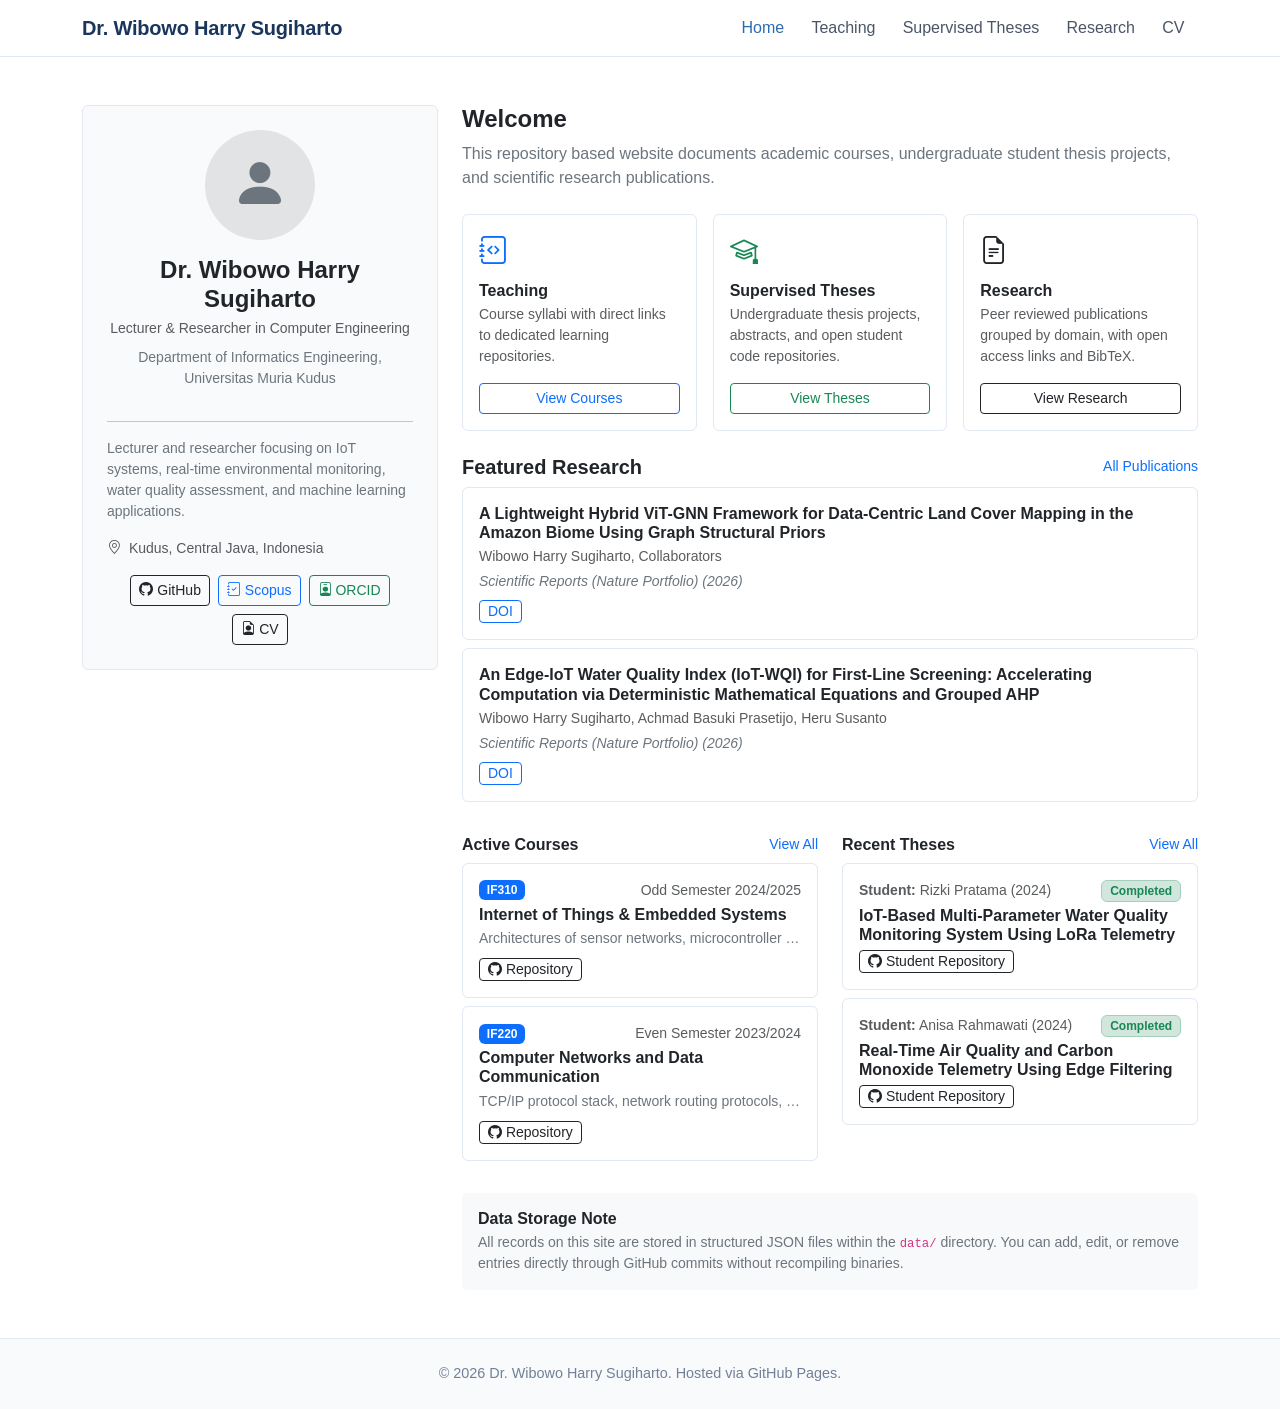
==== index.html @ f8cfe4d8 "feat: replace Scholar button with Scopus author profile link" ====
<!DOCTYPE html>
<html lang="en">
<head>
  <!-- Metadata halaman dan viewport -->
  <meta charset="UTF-8">
  <meta name="viewport" content="width=device-width, initial-scale=1.0">
  <title>Academic Homepage</title>

  <!-- Pustaka Bootstrap 5 dan Bootstrap Icons -->
  <link href="https://cdn.jsdelivr.net/npm/bootstrap@5.3.3/dist/css/bootstrap.min.css" rel="stylesheet">
  <link href="https://cdn.jsdelivr.net/npm/bootstrap-icons@1.11.3/font/bootstrap-icons.min.css" rel="stylesheet">

  <!-- Gaya kustom situs -->
  <link href="css/style.css" rel="stylesheet">
</head>
<body>

  <!-- Navigasi Utama -->
  <nav class="navbar navbar-expand-lg navbar-light sticky-top">
    <div class="container">
      <a class="navbar-brand profile-brand-name" href="index.html">Academic Profile</a>
      <button class="navbar-toggler" type="button" data-bs-toggle="collapse" data-bs-target="#mainNav" aria-controls="mainNav" aria-expanded="false" aria-label="Toggle navigation">
        <span class="navbar-toggler-icon"></span>
      </button>
      <div class="collapse navbar-collapse" id="mainNav">
        <ul class="navbar-nav ms-auto mb-2 mb-lg-0">
          <li class="nav-item">
            <a class="nav-link active" aria-current="page" href="index.html">Home</a>
          </li>
          <li class="nav-item">
            <a class="nav-link" href="courses.html">Teaching</a>
          </li>
          <li class="nav-item">
            <a class="nav-link" href="theses.html">Supervised Theses</a>
          </li>
          <li class="nav-item">
            <a class="nav-link" href="research.html">Research</a>
          </li>
          <li class="nav-item">
            <a class="nav-link" href="cv.html">CV</a>
          </li>
        </ul>
      </div>
    </div>
  </nav>

  <!-- Konten Utama -->
  <main class="container my-4 my-md-5">
    <div class="row g-4">
      <!-- Kolom Kiri: Profil Singkat -->
      <div class="col-lg-4">
        <div class="card profile-card p-4">
          <div class="text-center mb-3" id="profile-avatar-container">
            <div class="bg-secondary-subtle text-secondary rounded-circle d-inline-flex align-items-center justify-content-center" style="width: 110px; height: 110px;">
              <i class="bi bi-person-fill display-4"></i>
            </div>
          </div>
          <h4 class="card-title text-center mb-1 fw-bold" id="profile-name">Academic Name</h4>
          <p class="text-muted text-center small mb-2" id="profile-title">Lecturer and Researcher</p>
          <p class="text-secondary small text-center mb-3" id="profile-institution">Department of Computer Science</p>
          
          <hr class="my-3">
          
          <p class="small text-secondary mb-3" id="profile-bio">
            Lecturer and researcher focusing on Software Engineering, Data Science, and Machine Learning applications in higher education.
          </p>

          <div class="small text-muted mb-3">
            <i class="bi bi-geo-alt me-1"></i> <span id="profile-location">Indonesia</span>
          </div>

          <div class="d-flex flex-wrap gap-2 justify-content-center">
            <a id="link-github" href="#" target="_blank" rel="noopener noreferrer" class="btn btn-sm btn-outline-dark" title="GitHub">
              <i class="bi bi-github"></i> GitHub
            </a>
            <a id="link-scopus" href="https://www.scopus.com/pages/authors/57210989011" target="_blank" rel="noopener noreferrer" class="btn btn-sm btn-outline-primary" title="Scopus Author Profile">
              <i class="bi bi-journal-check"></i> Scopus
            </a>
            <a id="link-orcid" href="#" target="_blank" rel="noopener noreferrer" class="btn btn-sm btn-outline-success" title="ORCID">
              <i class="bi bi-person-badge"></i> ORCID
            </a>
            <a href="cv.html" class="btn btn-sm btn-outline-dark" title="Curriculum Vitae">
              <i class="bi bi-file-earmark-person"></i> CV
            </a>
          </div>
        </div>
      </div>

      <!-- Kolom Kanan: Tiga Bagian Utama Portal dan Pratinjau -->
      <div class="col-lg-8">
        <div class="mb-4">
          <h2 class="h4 fw-bold text-dark mb-2">Welcome</h2>
          <p class="text-secondary">
            This repository based website documents academic courses, undergraduate student thesis projects, and scientific research publications.
          </p>
        </div>

        <!-- Tiga Kartu Navigasi Cepat -->
        <div class="row g-3 mb-4">
          <!-- Menu 1: Perkuliahan yang diampu -->
          <div class="col-md-4">
            <div class="card item-card h-100 p-3">
              <div class="card-body p-0 d-flex flex-column">
                <div class="text-primary mb-2">
                  <i class="bi bi-journal-code fs-3"></i>
                </div>
                <h6 class="fw-bold mb-1">Teaching</h6>
                <p class="small text-muted flex-grow-1 mb-3">
                  Course syllabi with direct links to dedicated learning repositories.
                </p>
                <a href="courses.html" class="btn btn-sm btn-outline-primary mt-auto">
                  View Courses
                </a>
              </div>
            </div>
          </div>

          <!-- Menu 2: Proyek Skripsi yang Dibimbing -->
          <div class="col-md-4">
            <div class="card item-card h-100 p-3">
              <div class="card-body p-0 d-flex flex-column">
                <div class="text-success mb-2">
                  <i class="bi bi-mortarboard fs-3"></i>
                </div>
                <h6 class="fw-bold mb-1">Supervised Theses</h6>
                <p class="small text-muted flex-grow-1 mb-3">
                  Undergraduate thesis projects, abstracts, and open student code repositories.
                </p>
                <a href="theses.html" class="btn btn-sm btn-outline-success mt-auto">
                  View Theses
                </a>
              </div>
            </div>
          </div>

          <!-- Menu 3: Publikasi dan Penelitian -->
          <div class="col-md-4">
            <div class="card item-card h-100 p-3">
              <div class="card-body p-0 d-flex flex-column">
                <div class="text-dark mb-2">
                  <i class="bi bi-file-earmark-text fs-3"></i>
                </div>
                <h6 class="fw-bold mb-1">Research</h6>
                <p class="small text-muted flex-grow-1 mb-3">
                  Peer reviewed publications grouped by domain, with open access links and BibTeX.
                </p>
                <a href="research.html" class="btn btn-sm btn-outline-dark mt-auto">
                  View Research
                </a>
              </div>
            </div>
          </div>
        </div>

        <!-- Pratinjau Sorotan Terbaru -->
        <div class="row g-4 mb-4">
          <!-- Publikasi Unggulan Terbaru -->
          <div class="col-12">
            <div class="d-flex justify-content-between align-items-center mb-2">
              <h5 class="fw-bold text-dark mb-0">Featured Research</h5>
              <a href="research.html" class="small text-decoration-none">All Publications</a>
            </div>
            <div id="home-featured-research">
              <div class="text-muted small py-2">Loading highlights...</div>
            </div>
          </div>

          <!-- Kolom Kembar: Kuliah Aktif dan Skripsi Terkini -->
          <div class="col-md-6">
            <div class="d-flex justify-content-between align-items-center mb-2">
              <h6 class="fw-bold text-dark mb-0">Active Courses</h6>
              <a href="courses.html" class="small text-decoration-none">View All</a>
            </div>
            <div id="home-active-courses">
              <div class="text-muted small py-2">Loading active courses...</div>
            </div>
          </div>

          <div class="col-md-6">
            <div class="d-flex justify-content-between align-items-center mb-2">
              <h6 class="fw-bold text-dark mb-0">Recent Theses</h6>
              <a href="theses.html" class="small text-decoration-none">View All</a>
            </div>
            <div id="home-recent-theses">
              <div class="text-muted small py-2">Loading recent theses...</div>
            </div>
          </div>
        </div>

        <!-- Catatan Mengenai Sumber Data -->
        <div class="card bg-light border-0 p-3">
          <h6 class="fw-bold text-dark mb-1">Data Storage Note</h6>
          <p class="small text-secondary mb-0">
            All records on this site are stored in structured JSON files within the <code>data/</code> directory. You can add, edit, or remove entries directly through GitHub commits without recompiling binaries.
          </p>
        </div>
      </div>
    </div>
  </main>

  <!-- Footer Situs -->
  <footer>
    <div class="container text-center">
      <p class="mb-0">&copy; <span id="current-year">2026</span> <span id="footer-name">Academic Profile</span>. Hosted via GitHub Pages.</p>
    </div>
  </footer>

  <!-- Skrip JavaScript -->
  <script src="https://cdn.jsdelivr.net/npm/bootstrap@5.3.3/dist/js/bootstrap.bundle.min.js"></script>
  <script src="js/common.js"></script>
  <script src="js/home.js"></script>
</body>
</html>
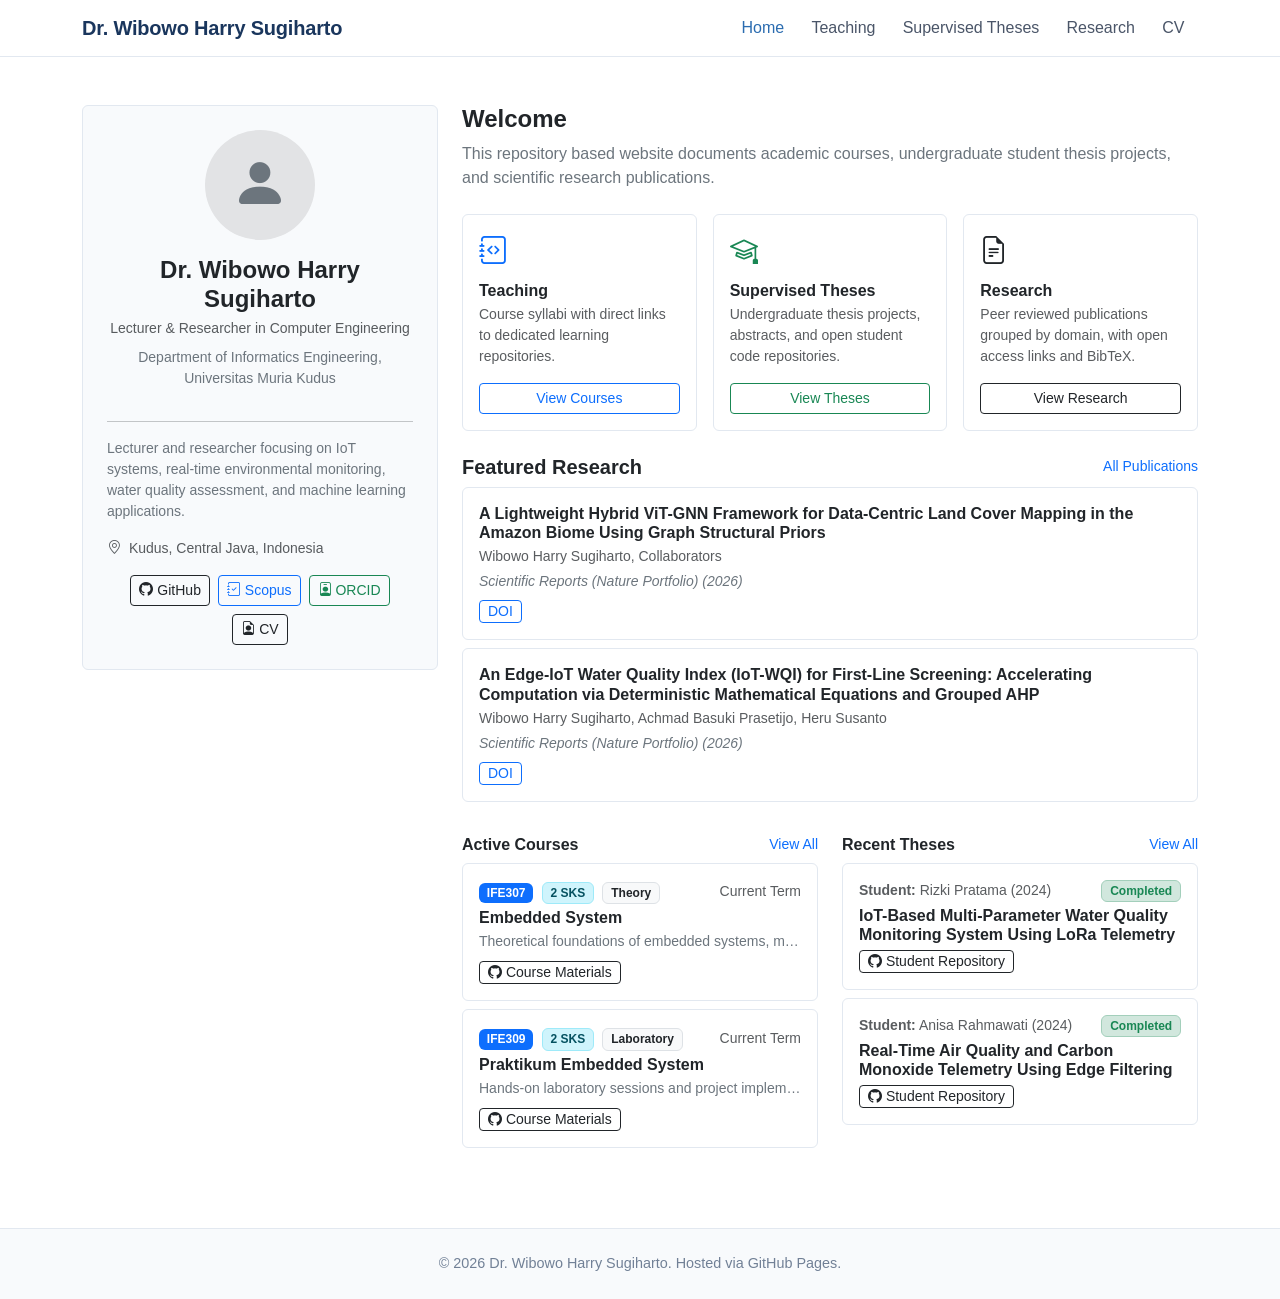
==== commit 6b979f38: "feat: update courses data with IFE307 and IFE309 from emb_sys_umk repository" ====
--- a/index.html
+++ b/index.html
@@ -188,12 +188,12 @@
         </div>
 
         <!-- Catatan Mengenai Sumber Data -->
-        <div class="card bg-light border-0 p-3">
+        <!-- <div class="card bg-light border-0 p-3">
           <h6 class="fw-bold text-dark mb-1">Data Storage Note</h6>
           <p class="small text-secondary mb-0">
             All records on this site are stored in structured JSON files within the <code>data/</code> directory. You can add, edit, or remove entries directly through GitHub commits without recompiling binaries.
           </p>
-        </div>
+        </div> -->
       </div>
     </div>
   </main>
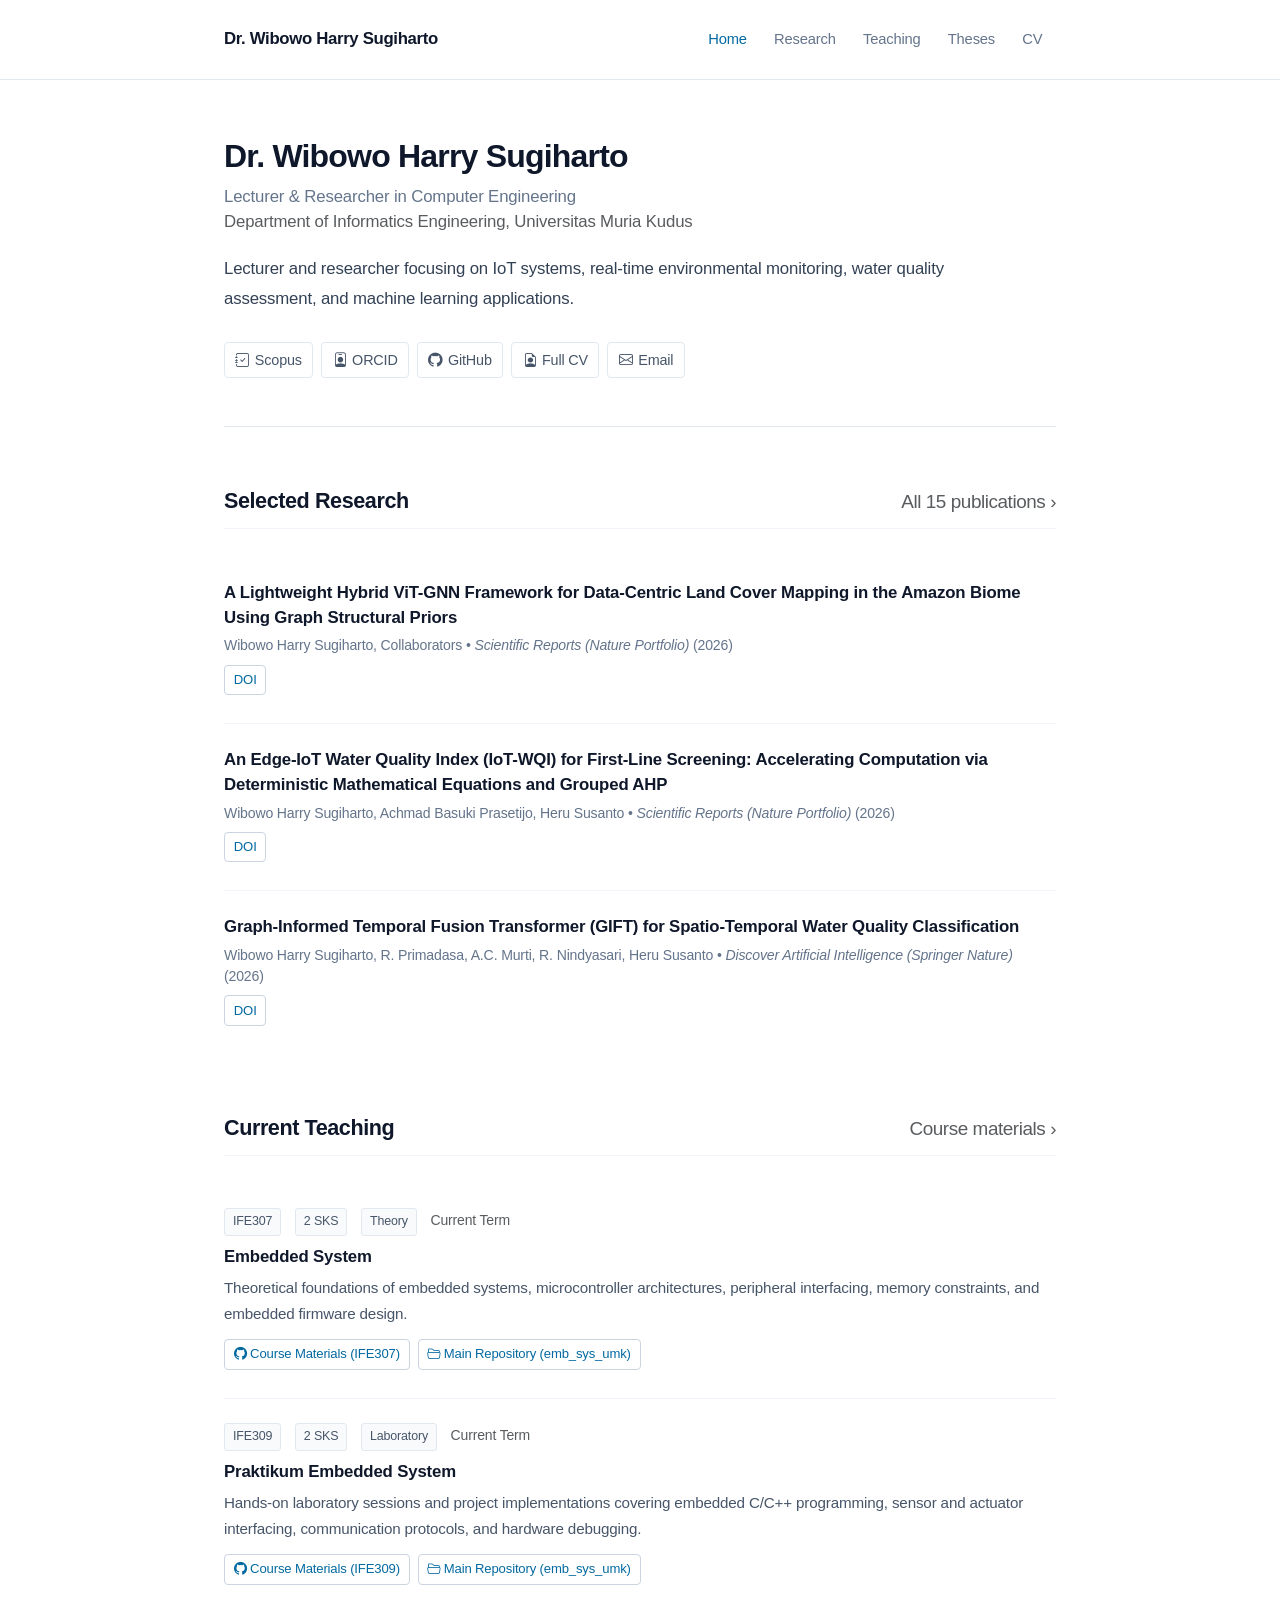
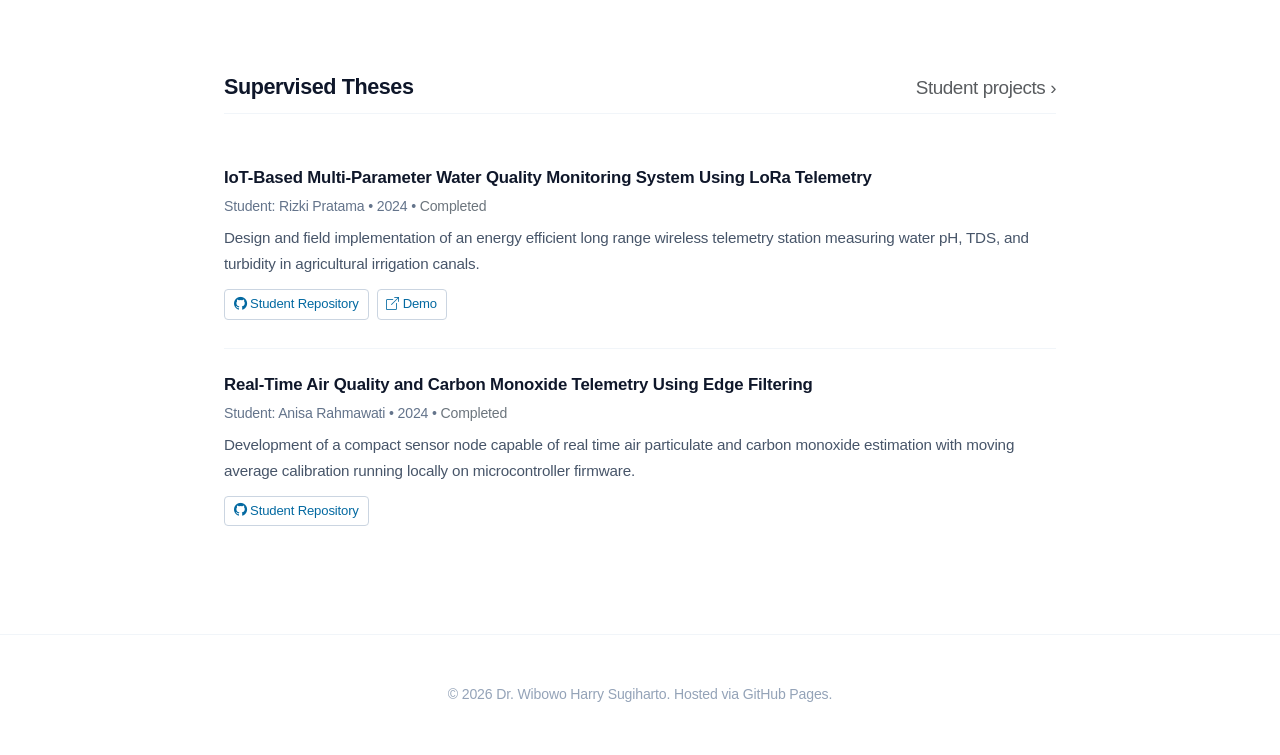
==== commit 04ed5e43: "style: overhaul layout to editorial academic design with authentic negative space" ====
--- a/index.html
+++ b/index.html
@@ -4,37 +4,37 @@
   <!-- Metadata halaman dan viewport -->
   <meta charset="UTF-8">
   <meta name="viewport" content="width=device-width, initial-scale=1.0">
-  <title>Academic Homepage</title>
+  <title>Dr. Wibowo Harry Sugiharto | Academic Homepage</title>
 
   <!-- Pustaka Bootstrap 5 dan Bootstrap Icons -->
   <link href="https://cdn.jsdelivr.net/npm/bootstrap@5.3.3/dist/css/bootstrap.min.css" rel="stylesheet">
   <link href="https://cdn.jsdelivr.net/npm/bootstrap-icons@1.11.3/font/bootstrap-icons.min.css" rel="stylesheet">
 
-  <!-- Gaya kustom situs -->
+  <!-- Gaya kustom situs dengan penekanan pada negative space -->
   <link href="css/style.css" rel="stylesheet">
 </head>
 <body>
 
-  <!-- Navigasi Utama -->
-  <nav class="navbar navbar-expand-lg navbar-light sticky-top">
-    <div class="container">
-      <a class="navbar-brand profile-brand-name" href="index.html">Academic Profile</a>
-      <button class="navbar-toggler" type="button" data-bs-toggle="collapse" data-bs-target="#mainNav" aria-controls="mainNav" aria-expanded="false" aria-label="Toggle navigation">
+  <!-- Navigasi Atas yang Minimalis -->
+  <nav class="navbar navbar-expand-md navbar-light">
+    <div class="reading-container d-flex justify-content-between align-items-center w-100">
+      <a class="navbar-brand profile-brand-name" href="index.html">Wibowo Harry Sugiharto</a>
+      <button class="navbar-toggler border-0 p-0" type="button" data-bs-toggle="collapse" data-bs-target="#mainNav" aria-controls="mainNav" aria-expanded="false" aria-label="Toggle navigation">
         <span class="navbar-toggler-icon"></span>
       </button>
-      <div class="collapse navbar-collapse" id="mainNav">
-        <ul class="navbar-nav ms-auto mb-2 mb-lg-0">
+      <div class="collapse navbar-collapse justify-content-end" id="mainNav">
+        <ul class="navbar-nav mb-0">
           <li class="nav-item">
             <a class="nav-link active" aria-current="page" href="index.html">Home</a>
+          </li>
+          <li class="nav-item">
+            <a class="nav-link" href="research.html">Research</a>
           </li>
           <li class="nav-item">
             <a class="nav-link" href="courses.html">Teaching</a>
           </li>
           <li class="nav-item">
-            <a class="nav-link" href="theses.html">Supervised Theses</a>
-          </li>
-          <li class="nav-item">
-            <a class="nav-link" href="research.html">Research</a>
+            <a class="nav-link" href="theses.html">Theses</a>
           </li>
           <li class="nav-item">
             <a class="nav-link" href="cv.html">CV</a>
@@ -44,164 +44,80 @@
     </div>
   </nav>
 
-  <!-- Konten Utama -->
-  <main class="container my-4 my-md-5">
-    <div class="row g-4">
-      <!-- Kolom Kiri: Profil Singkat -->
-      <div class="col-lg-4">
-        <div class="card profile-card p-4">
-          <div class="text-center mb-3" id="profile-avatar-container">
-            <div class="bg-secondary-subtle text-secondary rounded-circle d-inline-flex align-items-center justify-content-center" style="width: 110px; height: 110px;">
-              <i class="bi bi-person-fill display-4"></i>
-            </div>
-          </div>
-          <h4 class="card-title text-center mb-1 fw-bold" id="profile-name">Academic Name</h4>
-          <p class="text-muted text-center small mb-2" id="profile-title">Lecturer and Researcher</p>
-          <p class="text-secondary small text-center mb-3" id="profile-institution">Department of Computer Science</p>
-          
-          <hr class="my-3">
-          
-          <p class="small text-secondary mb-3" id="profile-bio">
-            Lecturer and researcher focusing on Software Engineering, Data Science, and Machine Learning applications in higher education.
-          </p>
+  <!-- Konten Utama dalam Format Baca Editorial -->
+  <main class="reading-container">
 
-          <div class="small text-muted mb-3">
-            <i class="bi bi-geo-alt me-1"></i> <span id="profile-location">Indonesia</span>
-          </div>
+    <!-- Bagian Hero: Lapang, Tanpa Kotak Profil Buatan -->
+    <section class="hero-section">
+      <h1 class="hero-name" id="profile-name">Dr. Wibowo Harry Sugiharto</h1>
+      <p class="hero-affiliation">
+        <span id="profile-title">Lecturer & Researcher in Computer Engineering</span><br>
+        <span class="text-muted" id="profile-institution">Department of Informatics Engineering, Universitas Muria Kudus</span>
+      </p>
 
-          <div class="d-flex flex-wrap gap-2 justify-content-center">
-            <a id="link-github" href="#" target="_blank" rel="noopener noreferrer" class="btn btn-sm btn-outline-dark" title="GitHub">
-              <i class="bi bi-github"></i> GitHub
-            </a>
-            <a id="link-scopus" href="https://www.scopus.com/pages/authors/57210989011" target="_blank" rel="noopener noreferrer" class="btn btn-sm btn-outline-primary" title="Scopus Author Profile">
-              <i class="bi bi-journal-check"></i> Scopus
-            </a>
-            <a id="link-orcid" href="#" target="_blank" rel="noopener noreferrer" class="btn btn-sm btn-outline-success" title="ORCID">
-              <i class="bi bi-person-badge"></i> ORCID
-            </a>
-            <a href="cv.html" class="btn btn-sm btn-outline-dark" title="Curriculum Vitae">
-              <i class="bi bi-file-earmark-person"></i> CV
-            </a>
-          </div>
-        </div>
+      <p class="hero-bio" id="profile-bio">
+        Researcher focusing on IoT systems, real-time environmental monitoring, water quality assessment models (IoT-WQI), and explainable machine learning applications in environmental sensing.
+      </p>
+
+      <!-- Tautan Akademik Langsung -->
+      <div class="academic-links d-flex flex-wrap gap-2">
+        <a id="link-scopus" href="https://www.scopus.com/pages/authors/57210989011" target="_blank" rel="noopener noreferrer">
+          <i class="bi bi-journal-check"></i> Scopus
+        </a>
+        <a id="link-orcid" href="https://orcid.org/0000-0002-5940-0805" target="_blank" rel="noopener noreferrer">
+          <i class="bi bi-person-badge"></i> ORCID
+        </a>
+        <a id="link-github" href="https://github.com/wh-sugiharto" target="_blank" rel="noopener noreferrer">
+          <i class="bi bi-github"></i> GitHub
+        </a>
+        <a href="cv.html">
+          <i class="bi bi-file-earmark-person"></i> Full CV
+        </a>
+        <a id="link-email" href="javascript:void(0)" title="Click to copy email">
+          <i class="bi bi-envelope"></i> Email
+        </a>
       </div>
+    </section>
 
-      <!-- Kolom Kanan: Tiga Bagian Utama Portal dan Pratinjau -->
-      <div class="col-lg-8">
-        <div class="mb-4">
-          <h2 class="h4 fw-bold text-dark mb-2">Welcome</h2>
-          <p class="text-secondary">
-            This repository based website documents academic courses, undergraduate student thesis projects, and scientific research publications.
-          </p>
-        </div>
+    <!-- Bagian 1: Publikasi Penelitian Unggulan -->
+    <section>
+      <div class="d-flex justify-content-between align-items-baseline section-heading">
+        <span>Selected Research</span>
+        <a href="research.html" class="text-muted small text-decoration-none fw-normal">All 15 publications &rsaquo;</a>
+      </div>
+      <div id="home-featured-research">
+        <div class="text-muted py-3">Loading research records...</div>
+      </div>
+    </section>
 
-        <!-- Tiga Kartu Navigasi Cepat -->
-        <div class="row g-3 mb-4">
-          <!-- Menu 1: Perkuliahan yang diampu -->
-          <div class="col-md-4">
-            <div class="card item-card h-100 p-3">
-              <div class="card-body p-0 d-flex flex-column">
-                <div class="text-primary mb-2">
-                  <i class="bi bi-journal-code fs-3"></i>
-                </div>
-                <h6 class="fw-bold mb-1">Teaching</h6>
-                <p class="small text-muted flex-grow-1 mb-3">
-                  Course syllabi with direct links to dedicated learning repositories.
-                </p>
-                <a href="courses.html" class="btn btn-sm btn-outline-primary mt-auto">
-                  View Courses
-                </a>
-              </div>
-            </div>
-          </div>
+    <!-- Bagian 2: Mata Kuliah yang Diampu -->
+    <section>
+      <div class="d-flex justify-content-between align-items-baseline section-heading">
+        <span>Current Teaching</span>
+        <a href="courses.html" class="text-muted small text-decoration-none fw-normal">Course materials &rsaquo;</a>
+      </div>
+      <div id="home-active-courses">
+        <div class="text-muted py-3">Loading teaching records...</div>
+      </div>
+    </section>
 
-          <!-- Menu 2: Proyek Skripsi yang Dibimbing -->
-          <div class="col-md-4">
-            <div class="card item-card h-100 p-3">
-              <div class="card-body p-0 d-flex flex-column">
-                <div class="text-success mb-2">
-                  <i class="bi bi-mortarboard fs-3"></i>
-                </div>
-                <h6 class="fw-bold mb-1">Supervised Theses</h6>
-                <p class="small text-muted flex-grow-1 mb-3">
-                  Undergraduate thesis projects, abstracts, and open student code repositories.
-                </p>
-                <a href="theses.html" class="btn btn-sm btn-outline-success mt-auto">
-                  View Theses
-                </a>
-              </div>
-            </div>
-          </div>
+    <!-- Bagian 3: Skripsi Mahasiswa Bimbingan -->
+    <section>
+      <div class="d-flex justify-content-between align-items-baseline section-heading">
+        <span>Supervised Theses</span>
+        <a href="theses.html" class="text-muted small text-decoration-none fw-normal">Student projects &rsaquo;</a>
+      </div>
+      <div id="home-recent-theses">
+        <div class="text-muted py-3">Loading thesis records...</div>
+      </div>
+    </section>
 
-          <!-- Menu 3: Publikasi dan Penelitian -->
-          <div class="col-md-4">
-            <div class="card item-card h-100 p-3">
-              <div class="card-body p-0 d-flex flex-column">
-                <div class="text-dark mb-2">
-                  <i class="bi bi-file-earmark-text fs-3"></i>
-                </div>
-                <h6 class="fw-bold mb-1">Research</h6>
-                <p class="small text-muted flex-grow-1 mb-3">
-                  Peer reviewed publications grouped by domain, with open access links and BibTeX.
-                </p>
-                <a href="research.html" class="btn btn-sm btn-outline-dark mt-auto">
-                  View Research
-                </a>
-              </div>
-            </div>
-          </div>
-        </div>
-
-        <!-- Pratinjau Sorotan Terbaru -->
-        <div class="row g-4 mb-4">
-          <!-- Publikasi Unggulan Terbaru -->
-          <div class="col-12">
-            <div class="d-flex justify-content-between align-items-center mb-2">
-              <h5 class="fw-bold text-dark mb-0">Featured Research</h5>
-              <a href="research.html" class="small text-decoration-none">All Publications</a>
-            </div>
-            <div id="home-featured-research">
-              <div class="text-muted small py-2">Loading highlights...</div>
-            </div>
-          </div>
-
-          <!-- Kolom Kembar: Kuliah Aktif dan Skripsi Terkini -->
-          <div class="col-md-6">
-            <div class="d-flex justify-content-between align-items-center mb-2">
-              <h6 class="fw-bold text-dark mb-0">Active Courses</h6>
-              <a href="courses.html" class="small text-decoration-none">View All</a>
-            </div>
-            <div id="home-active-courses">
-              <div class="text-muted small py-2">Loading active courses...</div>
-            </div>
-          </div>
-
-          <div class="col-md-6">
-            <div class="d-flex justify-content-between align-items-center mb-2">
-              <h6 class="fw-bold text-dark mb-0">Recent Theses</h6>
-              <a href="theses.html" class="small text-decoration-none">View All</a>
-            </div>
-            <div id="home-recent-theses">
-              <div class="text-muted small py-2">Loading recent theses...</div>
-            </div>
-          </div>
-        </div>
-
-        <!-- Catatan Mengenai Sumber Data -->
-        <!-- <div class="card bg-light border-0 p-3">
-          <h6 class="fw-bold text-dark mb-1">Data Storage Note</h6>
-          <p class="small text-secondary mb-0">
-            All records on this site are stored in structured JSON files within the <code>data/</code> directory. You can add, edit, or remove entries directly through GitHub commits without recompiling binaries.
-          </p>
-        </div> -->
-      </div>
-    </div>
   </main>
 
-  <!-- Footer Situs -->
+  <!-- Footer yang Tenang -->
   <footer>
-    <div class="container text-center">
-      <p class="mb-0">&copy; <span id="current-year">2026</span> <span id="footer-name">Academic Profile</span>. Hosted via GitHub Pages.</p>
+    <div class="reading-container text-center">
+      <p class="mb-0">&copy; <span id="current-year">2026</span> <span id="footer-name">Dr. Wibowo Harry Sugiharto</span>. Hosted via GitHub Pages.</p>
     </div>
   </footer>
 
--- a/css/style.css
+++ b/css/style.css
@@ -0,0 +1,248 @@
+/*
+ * style.css
+ * Sistem desain minimalis akademis dengan fokus pada negative space (ruang bernafas),
+ * hierarki tipografi editorial, dan eliminasi kontainer kartu bertingkat yang kaku.
+ */
+
+:root {
+  --text-main: #0f172a;       /* Warna teks utama: slate gelap */
+  --text-muted: #64748b;      /* Warna teks sekunder: abu-abu netral */
+  --accent-color: #0369a1;    /* Warna aksen: biru akademis yang tenang */
+  --border-subtle: #f1f5f9;   /* Garis pemisah tipis */
+  --border-hairline: #e2e8f0; /* Garis batas halus */
+  --bg-page: #ffffff;
+}
+
+body {
+  font-family: -apple-system, BlinkMacSystemFont, "Segoe UI", Roboto, "Helvetica Neue", Arial, sans-serif;
+  color: var(--text-main);
+  background-color: var(--bg-page);
+  line-height: 1.7;
+  letter-spacing: -0.01em;
+  -webkit-font-smoothing: antialiased;
+}
+
+/* Lebar bacaan optimal untuk mata manusia */
+.reading-container {
+  max-width: 880px;
+  margin-left: auto;
+  margin-right: auto;
+  padding-left: 1.5rem;
+  padding-right: 1.5rem;
+}
+
+/* Navigasi atas yang tenang dan tidak mendominasi */
+.navbar {
+  background-color: #ffffff !important;
+  border-bottom: 1px solid var(--border-hairline);
+  padding-top: 1.25rem !important;
+  padding-bottom: 1.25rem !important;
+}
+
+.navbar-brand {
+  font-weight: 600;
+  font-size: 1.05rem;
+  color: var(--text-main) !important;
+  letter-spacing: -0.02em;
+}
+
+.nav-link {
+  font-size: 0.92rem;
+  color: var(--text-muted) !important;
+  padding: 0.4rem 0.85rem !important;
+  transition: color 0.15s ease;
+}
+
+.nav-link:hover,
+.nav-link.active {
+  color: var(--accent-color) !important;
+}
+
+/* Bagian Hero dan Biodata: Lapang dan Alami tanpa Kotak Profil */
+.hero-section {
+  padding-top: 3.5rem;
+  padding-bottom: 3rem;
+  border-bottom: 1px solid var(--border-hairline);
+}
+
+.hero-name {
+  font-size: 2rem;
+  font-weight: 700;
+  color: var(--text-main);
+  letter-spacing: -0.025em;
+  line-height: 1.25;
+  margin-bottom: 0.5rem;
+}
+
+.hero-affiliation {
+  font-size: 1.05rem;
+  color: var(--text-muted);
+  line-height: 1.5;
+  margin-bottom: 1.25rem;
+}
+
+.hero-bio {
+  font-size: 1.05rem;
+  line-height: 1.8;
+  color: #334155;
+  margin-bottom: 1.75rem;
+  max-width: 760px;
+}
+
+/* Tautan Cepat Profil: Tipografi Bersih */
+.academic-links a {
+  display: inline-flex;
+  align-items: center;
+  gap: 0.35rem;
+  color: #475569;
+  text-decoration: none;
+  font-size: 0.9rem;
+  font-weight: 500;
+  padding: 0.3rem 0.65rem;
+  border: 1px solid var(--border-hairline);
+  border-radius: 4px;
+  background-color: #ffffff;
+  transition: all 0.15s ease;
+}
+
+.academic-links a:hover {
+  color: var(--accent-color);
+  border-color: #cbd5e1;
+  background-color: #f8fafc;
+}
+
+/* Judul Bagian Halaman */
+.section-heading {
+  font-size: 1.35rem;
+  font-weight: 700;
+  color: var(--text-main);
+  letter-spacing: -0.02em;
+  margin-top: 3.5rem;
+  margin-bottom: 1.75rem;
+  padding-bottom: 0.5rem;
+  border-bottom: 1px solid var(--border-subtle);
+}
+
+.section-subheading {
+  font-size: 1.15rem;
+  font-weight: 600;
+  color: var(--text-main);
+  margin-top: 2rem;
+  margin-bottom: 1rem;
+}
+
+/* Item List Editorial: Menghilangkan Gaya Kotak Kartu */
+.editorial-item {
+  padding-top: 1.5rem;
+  padding-bottom: 1.75rem;
+  border-bottom: 1px solid var(--border-subtle);
+  transition: background-color 0.15s ease;
+}
+
+.editorial-item:last-child {
+  border-bottom: none;
+}
+
+.item-title {
+  font-size: 1.05rem;
+  font-weight: 600;
+  color: var(--text-main);
+  line-height: 1.45;
+  margin-bottom: 0.35rem;
+}
+
+.item-meta {
+  font-size: 0.88rem;
+  color: var(--text-muted);
+  line-height: 1.5;
+  margin-bottom: 0.5rem;
+}
+
+.item-description {
+  font-size: 0.95rem;
+  color: #475569;
+  line-height: 1.7;
+  margin-bottom: 0.75rem;
+}
+
+/* Tautan Aksi Ringan */
+.item-actions {
+  display: flex;
+  flex-wrap: wrap;
+  gap: 0.5rem;
+  align-items: center;
+}
+
+.item-actions a,
+.item-actions button {
+  font-size: 0.82rem;
+  color: var(--accent-color);
+  background: transparent;
+  border: 1px solid #cbd5e1;
+  border-radius: 4px;
+  padding: 0.2rem 0.55rem;
+  text-decoration: none;
+  font-weight: 500;
+  transition: all 0.15s ease;
+}
+
+.item-actions a:hover,
+.item-actions button:hover {
+  background-color: #f1f5f9;
+  color: #0284c7;
+  border-color: #94a3b8;
+}
+
+/* Lencana Topik Minimalis */
+.minimal-badge {
+  display: inline-block;
+  font-size: 0.78rem;
+  font-weight: 500;
+  color: #475569;
+  background-color: #f8fafc;
+  border: 1px solid var(--border-hairline);
+  padding: 0.15rem 0.5rem;
+  border-radius: 3px;
+  margin-right: 0.35rem;
+  margin-bottom: 0.35rem;
+}
+
+/* Bilah Pencarian yang Bersih dan Terbuka */
+.search-bar-clean {
+  border: 1px solid var(--border-hairline);
+  border-radius: 6px;
+  padding: 0.65rem 1rem;
+  font-size: 0.95rem;
+  width: 100%;
+  background-color: #ffffff;
+  transition: border-color 0.15s ease, box-shadow 0.15s ease;
+}
+
+.search-bar-clean:focus {
+  outline: none;
+  border-color: #94a3b8;
+  box-shadow: 0 0 0 3px rgba(148, 163, 184, 0.15);
+}
+
+/* Kotak Kutipan BibTeX */
+.bibtex-box {
+  background-color: #f8fafc;
+  border: 1px solid var(--border-hairline);
+  border-radius: 4px;
+  font-family: ui-monospace, SFMono-Regular, Menlo, Monaco, Consolas, monospace;
+  font-size: 0.8rem;
+  line-height: 1.5;
+  padding: 1rem;
+  white-space: pre-wrap;
+  word-break: break-all;
+}
+
+/* Footer yang Bersih */
+footer {
+  border-top: 1px solid var(--border-subtle);
+  padding-top: 3rem;
+  padding-bottom: 3rem;
+  margin-top: 5rem;
+  font-size: 0.88rem;
+  color: #94a3b8;
+}
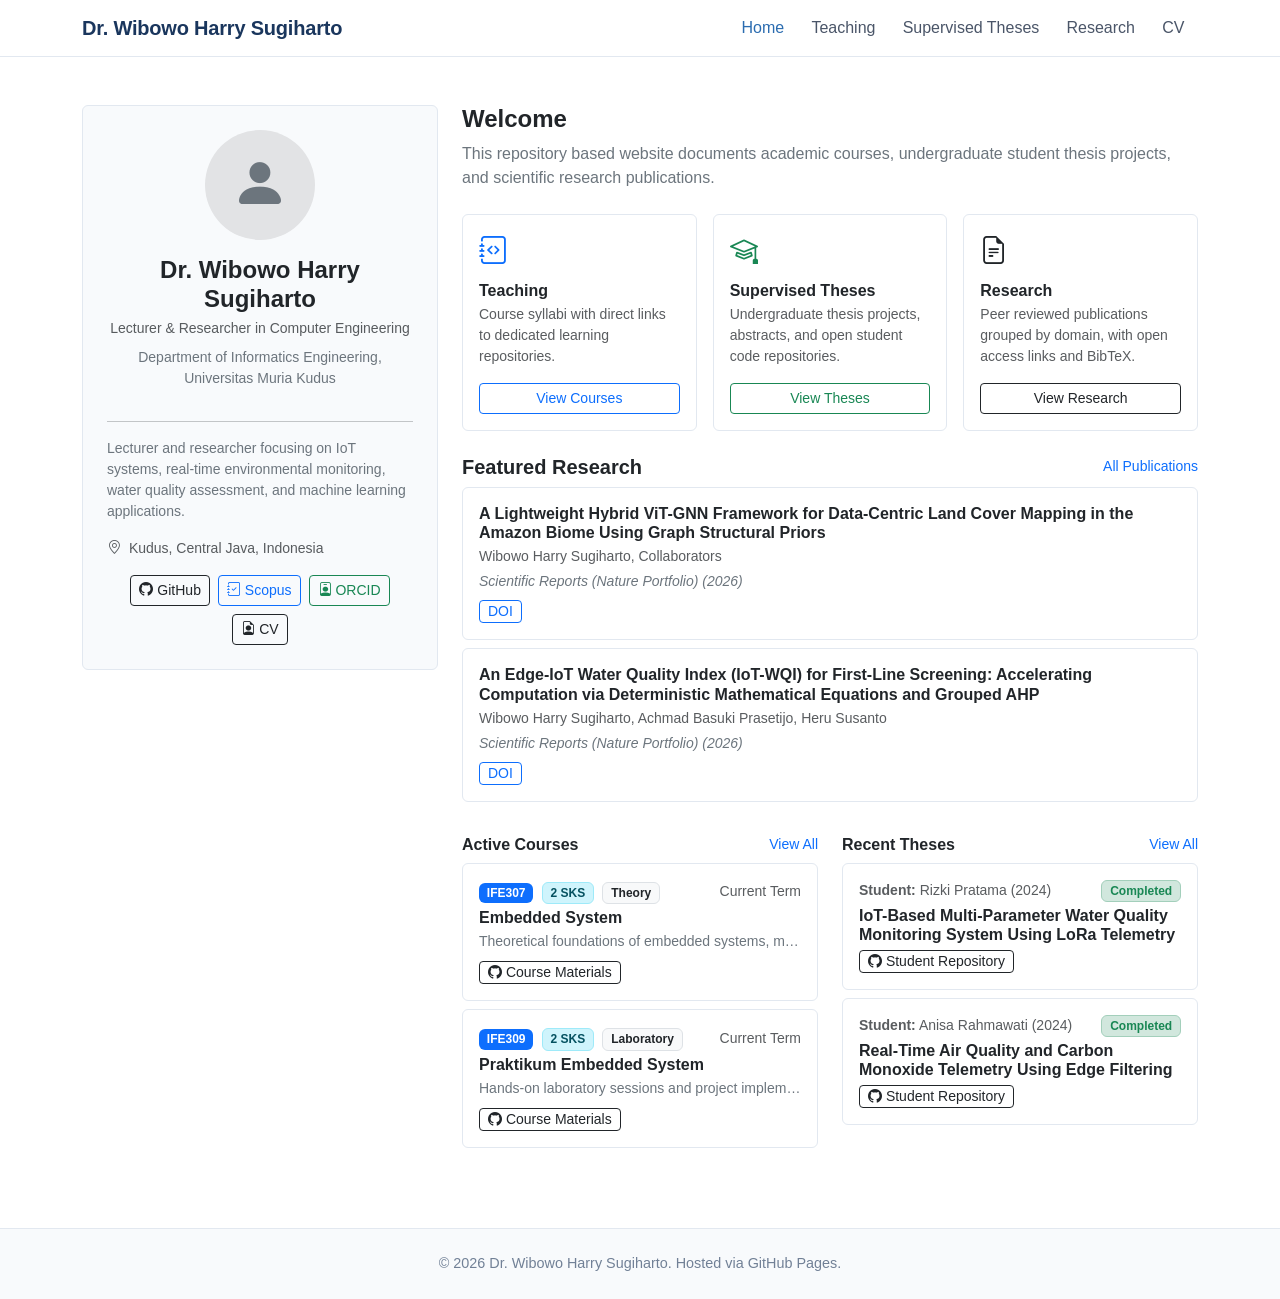
==== commit 68d47012: "revert: rollback layout overhaul based on user decision" ====
--- a/index.html
+++ b/index.html
@@ -4,37 +4,37 @@
   <!-- Metadata halaman dan viewport -->
   <meta charset="UTF-8">
   <meta name="viewport" content="width=device-width, initial-scale=1.0">
-  <title>Dr. Wibowo Harry Sugiharto | Academic Homepage</title>
+  <title>Academic Homepage</title>
 
   <!-- Pustaka Bootstrap 5 dan Bootstrap Icons -->
   <link href="https://cdn.jsdelivr.net/npm/bootstrap@5.3.3/dist/css/bootstrap.min.css" rel="stylesheet">
   <link href="https://cdn.jsdelivr.net/npm/bootstrap-icons@1.11.3/font/bootstrap-icons.min.css" rel="stylesheet">
 
-  <!-- Gaya kustom situs dengan penekanan pada negative space -->
+  <!-- Gaya kustom situs -->
   <link href="css/style.css" rel="stylesheet">
 </head>
 <body>
 
-  <!-- Navigasi Atas yang Minimalis -->
-  <nav class="navbar navbar-expand-md navbar-light">
-    <div class="reading-container d-flex justify-content-between align-items-center w-100">
-      <a class="navbar-brand profile-brand-name" href="index.html">Wibowo Harry Sugiharto</a>
-      <button class="navbar-toggler border-0 p-0" type="button" data-bs-toggle="collapse" data-bs-target="#mainNav" aria-controls="mainNav" aria-expanded="false" aria-label="Toggle navigation">
+  <!-- Navigasi Utama -->
+  <nav class="navbar navbar-expand-lg navbar-light sticky-top">
+    <div class="container">
+      <a class="navbar-brand profile-brand-name" href="index.html">Academic Profile</a>
+      <button class="navbar-toggler" type="button" data-bs-toggle="collapse" data-bs-target="#mainNav" aria-controls="mainNav" aria-expanded="false" aria-label="Toggle navigation">
         <span class="navbar-toggler-icon"></span>
       </button>
-      <div class="collapse navbar-collapse justify-content-end" id="mainNav">
-        <ul class="navbar-nav mb-0">
+      <div class="collapse navbar-collapse" id="mainNav">
+        <ul class="navbar-nav ms-auto mb-2 mb-lg-0">
           <li class="nav-item">
             <a class="nav-link active" aria-current="page" href="index.html">Home</a>
           </li>
           <li class="nav-item">
+            <a class="nav-link" href="courses.html">Teaching</a>
+          </li>
+          <li class="nav-item">
+            <a class="nav-link" href="theses.html">Supervised Theses</a>
+          </li>
+          <li class="nav-item">
             <a class="nav-link" href="research.html">Research</a>
-          </li>
-          <li class="nav-item">
-            <a class="nav-link" href="courses.html">Teaching</a>
-          </li>
-          <li class="nav-item">
-            <a class="nav-link" href="theses.html">Theses</a>
           </li>
           <li class="nav-item">
             <a class="nav-link" href="cv.html">CV</a>
@@ -44,80 +44,164 @@
     </div>
   </nav>
 
-  <!-- Konten Utama dalam Format Baca Editorial -->
-  <main class="reading-container">
-
-    <!-- Bagian Hero: Lapang, Tanpa Kotak Profil Buatan -->
-    <section class="hero-section">
-      <h1 class="hero-name" id="profile-name">Dr. Wibowo Harry Sugiharto</h1>
-      <p class="hero-affiliation">
-        <span id="profile-title">Lecturer & Researcher in Computer Engineering</span><br>
-        <span class="text-muted" id="profile-institution">Department of Informatics Engineering, Universitas Muria Kudus</span>
-      </p>
-
-      <p class="hero-bio" id="profile-bio">
-        Researcher focusing on IoT systems, real-time environmental monitoring, water quality assessment models (IoT-WQI), and explainable machine learning applications in environmental sensing.
-      </p>
-
-      <!-- Tautan Akademik Langsung -->
-      <div class="academic-links d-flex flex-wrap gap-2">
-        <a id="link-scopus" href="https://www.scopus.com/pages/authors/57210989011" target="_blank" rel="noopener noreferrer">
-          <i class="bi bi-journal-check"></i> Scopus
-        </a>
-        <a id="link-orcid" href="https://orcid.org/0000-0002-5940-0805" target="_blank" rel="noopener noreferrer">
-          <i class="bi bi-person-badge"></i> ORCID
-        </a>
-        <a id="link-github" href="https://github.com/wh-sugiharto" target="_blank" rel="noopener noreferrer">
-          <i class="bi bi-github"></i> GitHub
-        </a>
-        <a href="cv.html">
-          <i class="bi bi-file-earmark-person"></i> Full CV
-        </a>
-        <a id="link-email" href="javascript:void(0)" title="Click to copy email">
-          <i class="bi bi-envelope"></i> Email
-        </a>
+  <!-- Konten Utama -->
+  <main class="container my-4 my-md-5">
+    <div class="row g-4">
+      <!-- Kolom Kiri: Profil Singkat -->
+      <div class="col-lg-4">
+        <div class="card profile-card p-4">
+          <div class="text-center mb-3" id="profile-avatar-container">
+            <div class="bg-secondary-subtle text-secondary rounded-circle d-inline-flex align-items-center justify-content-center" style="width: 110px; height: 110px;">
+              <i class="bi bi-person-fill display-4"></i>
+            </div>
+          </div>
+          <h4 class="card-title text-center mb-1 fw-bold" id="profile-name">Academic Name</h4>
+          <p class="text-muted text-center small mb-2" id="profile-title">Lecturer and Researcher</p>
+          <p class="text-secondary small text-center mb-3" id="profile-institution">Department of Computer Science</p>
+          
+          <hr class="my-3">
+          
+          <p class="small text-secondary mb-3" id="profile-bio">
+            Lecturer and researcher focusing on Software Engineering, Data Science, and Machine Learning applications in higher education.
+          </p>
+
+          <div class="small text-muted mb-3">
+            <i class="bi bi-geo-alt me-1"></i> <span id="profile-location">Indonesia</span>
+          </div>
+
+          <div class="d-flex flex-wrap gap-2 justify-content-center">
+            <a id="link-github" href="#" target="_blank" rel="noopener noreferrer" class="btn btn-sm btn-outline-dark" title="GitHub">
+              <i class="bi bi-github"></i> GitHub
+            </a>
+            <a id="link-scopus" href="https://www.scopus.com/pages/authors/57210989011" target="_blank" rel="noopener noreferrer" class="btn btn-sm btn-outline-primary" title="Scopus Author Profile">
+              <i class="bi bi-journal-check"></i> Scopus
+            </a>
+            <a id="link-orcid" href="#" target="_blank" rel="noopener noreferrer" class="btn btn-sm btn-outline-success" title="ORCID">
+              <i class="bi bi-person-badge"></i> ORCID
+            </a>
+            <a href="cv.html" class="btn btn-sm btn-outline-dark" title="Curriculum Vitae">
+              <i class="bi bi-file-earmark-person"></i> CV
+            </a>
+          </div>
+        </div>
       </div>
-    </section>
-
-    <!-- Bagian 1: Publikasi Penelitian Unggulan -->
-    <section>
-      <div class="d-flex justify-content-between align-items-baseline section-heading">
-        <span>Selected Research</span>
-        <a href="research.html" class="text-muted small text-decoration-none fw-normal">All 15 publications &rsaquo;</a>
+
+      <!-- Kolom Kanan: Tiga Bagian Utama Portal dan Pratinjau -->
+      <div class="col-lg-8">
+        <div class="mb-4">
+          <h2 class="h4 fw-bold text-dark mb-2">Welcome</h2>
+          <p class="text-secondary">
+            This repository based website documents academic courses, undergraduate student thesis projects, and scientific research publications.
+          </p>
+        </div>
+
+        <!-- Tiga Kartu Navigasi Cepat -->
+        <div class="row g-3 mb-4">
+          <!-- Menu 1: Perkuliahan yang diampu -->
+          <div class="col-md-4">
+            <div class="card item-card h-100 p-3">
+              <div class="card-body p-0 d-flex flex-column">
+                <div class="text-primary mb-2">
+                  <i class="bi bi-journal-code fs-3"></i>
+                </div>
+                <h6 class="fw-bold mb-1">Teaching</h6>
+                <p class="small text-muted flex-grow-1 mb-3">
+                  Course syllabi with direct links to dedicated learning repositories.
+                </p>
+                <a href="courses.html" class="btn btn-sm btn-outline-primary mt-auto">
+                  View Courses
+                </a>
+              </div>
+            </div>
+          </div>
+
+          <!-- Menu 2: Proyek Skripsi yang Dibimbing -->
+          <div class="col-md-4">
+            <div class="card item-card h-100 p-3">
+              <div class="card-body p-0 d-flex flex-column">
+                <div class="text-success mb-2">
+                  <i class="bi bi-mortarboard fs-3"></i>
+                </div>
+                <h6 class="fw-bold mb-1">Supervised Theses</h6>
+                <p class="small text-muted flex-grow-1 mb-3">
+                  Undergraduate thesis projects, abstracts, and open student code repositories.
+                </p>
+                <a href="theses.html" class="btn btn-sm btn-outline-success mt-auto">
+                  View Theses
+                </a>
+              </div>
+            </div>
+          </div>
+
+          <!-- Menu 3: Publikasi dan Penelitian -->
+          <div class="col-md-4">
+            <div class="card item-card h-100 p-3">
+              <div class="card-body p-0 d-flex flex-column">
+                <div class="text-dark mb-2">
+                  <i class="bi bi-file-earmark-text fs-3"></i>
+                </div>
+                <h6 class="fw-bold mb-1">Research</h6>
+                <p class="small text-muted flex-grow-1 mb-3">
+                  Peer reviewed publications grouped by domain, with open access links and BibTeX.
+                </p>
+                <a href="research.html" class="btn btn-sm btn-outline-dark mt-auto">
+                  View Research
+                </a>
+              </div>
+            </div>
+          </div>
+        </div>
+
+        <!-- Pratinjau Sorotan Terbaru -->
+        <div class="row g-4 mb-4">
+          <!-- Publikasi Unggulan Terbaru -->
+          <div class="col-12">
+            <div class="d-flex justify-content-between align-items-center mb-2">
+              <h5 class="fw-bold text-dark mb-0">Featured Research</h5>
+              <a href="research.html" class="small text-decoration-none">All Publications</a>
+            </div>
+            <div id="home-featured-research">
+              <div class="text-muted small py-2">Loading highlights...</div>
+            </div>
+          </div>
+
+          <!-- Kolom Kembar: Kuliah Aktif dan Skripsi Terkini -->
+          <div class="col-md-6">
+            <div class="d-flex justify-content-between align-items-center mb-2">
+              <h6 class="fw-bold text-dark mb-0">Active Courses</h6>
+              <a href="courses.html" class="small text-decoration-none">View All</a>
+            </div>
+            <div id="home-active-courses">
+              <div class="text-muted small py-2">Loading active courses...</div>
+            </div>
+          </div>
+
+          <div class="col-md-6">
+            <div class="d-flex justify-content-between align-items-center mb-2">
+              <h6 class="fw-bold text-dark mb-0">Recent Theses</h6>
+              <a href="theses.html" class="small text-decoration-none">View All</a>
+            </div>
+            <div id="home-recent-theses">
+              <div class="text-muted small py-2">Loading recent theses...</div>
+            </div>
+          </div>
+        </div>
+
+        <!-- Catatan Mengenai Sumber Data -->
+        <!-- <div class="card bg-light border-0 p-3">
+          <h6 class="fw-bold text-dark mb-1">Data Storage Note</h6>
+          <p class="small text-secondary mb-0">
+            All records on this site are stored in structured JSON files within the <code>data/</code> directory. You can add, edit, or remove entries directly through GitHub commits without recompiling binaries.
+          </p>
+        </div> -->
       </div>
-      <div id="home-featured-research">
-        <div class="text-muted py-3">Loading research records...</div>
-      </div>
-    </section>
-
-    <!-- Bagian 2: Mata Kuliah yang Diampu -->
-    <section>
-      <div class="d-flex justify-content-between align-items-baseline section-heading">
-        <span>Current Teaching</span>
-        <a href="courses.html" class="text-muted small text-decoration-none fw-normal">Course materials &rsaquo;</a>
-      </div>
-      <div id="home-active-courses">
-        <div class="text-muted py-3">Loading teaching records...</div>
-      </div>
-    </section>
-
-    <!-- Bagian 3: Skripsi Mahasiswa Bimbingan -->
-    <section>
-      <div class="d-flex justify-content-between align-items-baseline section-heading">
-        <span>Supervised Theses</span>
-        <a href="theses.html" class="text-muted small text-decoration-none fw-normal">Student projects &rsaquo;</a>
-      </div>
-      <div id="home-recent-theses">
-        <div class="text-muted py-3">Loading thesis records...</div>
-      </div>
-    </section>
-
+    </div>
   </main>
 
-  <!-- Footer yang Tenang -->
+  <!-- Footer Situs -->
   <footer>
-    <div class="reading-container text-center">
-      <p class="mb-0">&copy; <span id="current-year">2026</span> <span id="footer-name">Dr. Wibowo Harry Sugiharto</span>. Hosted via GitHub Pages.</p>
+    <div class="container text-center">
+      <p class="mb-0">&copy; <span id="current-year">2026</span> <span id="footer-name">Academic Profile</span>. Hosted via GitHub Pages.</p>
     </div>
   </footer>
 
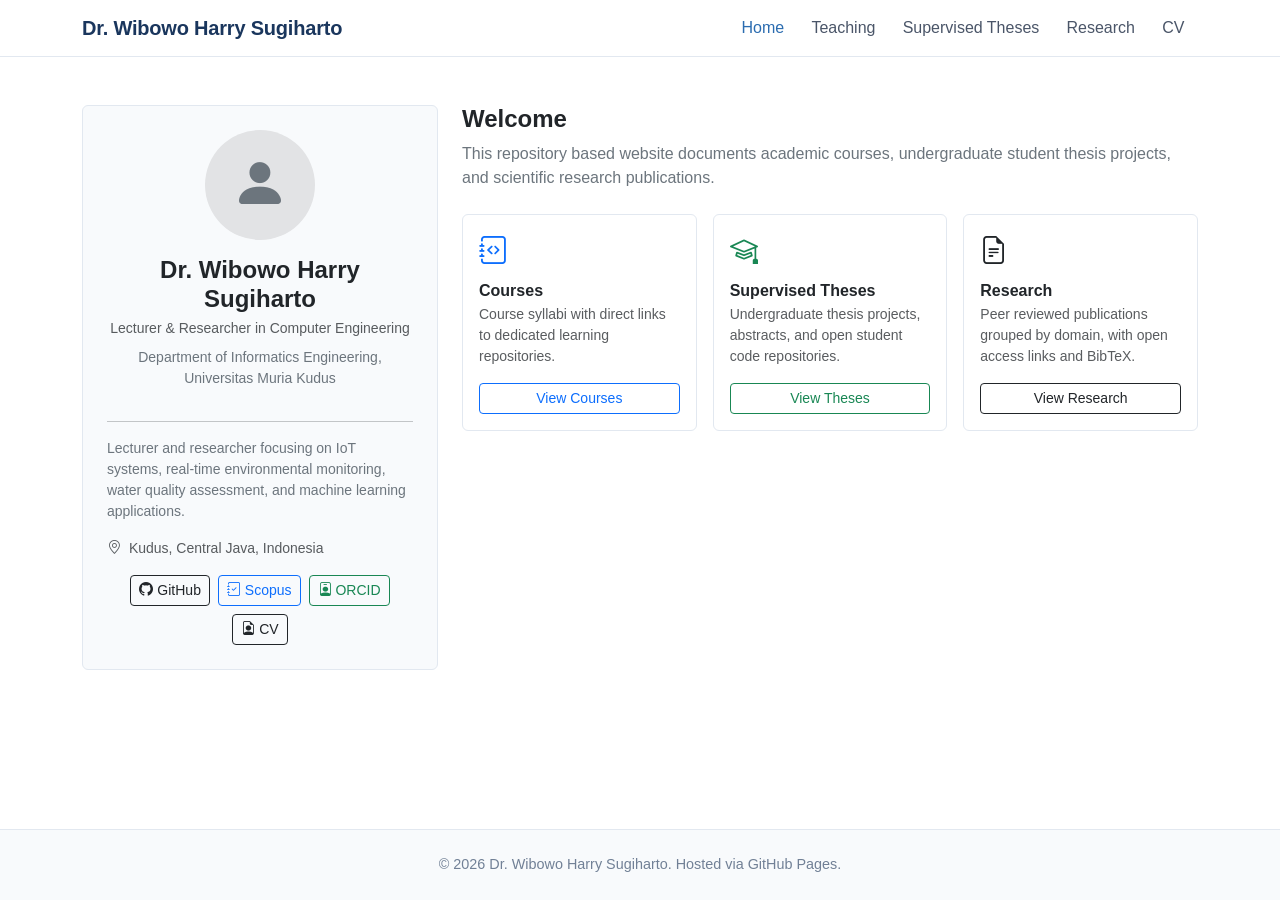
==== commit 2eb457c8: "feat: simplify homepage layout and focus on 3 core sections" ====
--- a/index.html
+++ b/index.html
@@ -104,7 +104,7 @@
                 <div class="text-primary mb-2">
                   <i class="bi bi-journal-code fs-3"></i>
                 </div>
-                <h6 class="fw-bold mb-1">Teaching</h6>
+                <h6 class="fw-bold mb-1">Courses</h6>
                 <p class="small text-muted flex-grow-1 mb-3">
                   Course syllabi with direct links to dedicated learning repositories.
                 </p>
@@ -152,48 +152,6 @@
           </div>
         </div>
 
-        <!-- Pratinjau Sorotan Terbaru -->
-        <div class="row g-4 mb-4">
-          <!-- Publikasi Unggulan Terbaru -->
-          <div class="col-12">
-            <div class="d-flex justify-content-between align-items-center mb-2">
-              <h5 class="fw-bold text-dark mb-0">Featured Research</h5>
-              <a href="research.html" class="small text-decoration-none">All Publications</a>
-            </div>
-            <div id="home-featured-research">
-              <div class="text-muted small py-2">Loading highlights...</div>
-            </div>
-          </div>
-
-          <!-- Kolom Kembar: Kuliah Aktif dan Skripsi Terkini -->
-          <div class="col-md-6">
-            <div class="d-flex justify-content-between align-items-center mb-2">
-              <h6 class="fw-bold text-dark mb-0">Active Courses</h6>
-              <a href="courses.html" class="small text-decoration-none">View All</a>
-            </div>
-            <div id="home-active-courses">
-              <div class="text-muted small py-2">Loading active courses...</div>
-            </div>
-          </div>
-
-          <div class="col-md-6">
-            <div class="d-flex justify-content-between align-items-center mb-2">
-              <h6 class="fw-bold text-dark mb-0">Recent Theses</h6>
-              <a href="theses.html" class="small text-decoration-none">View All</a>
-            </div>
-            <div id="home-recent-theses">
-              <div class="text-muted small py-2">Loading recent theses...</div>
-            </div>
-          </div>
-        </div>
-
-        <!-- Catatan Mengenai Sumber Data -->
-        <!-- <div class="card bg-light border-0 p-3">
-          <h6 class="fw-bold text-dark mb-1">Data Storage Note</h6>
-          <p class="small text-secondary mb-0">
-            All records on this site are stored in structured JSON files within the <code>data/</code> directory. You can add, edit, or remove entries directly through GitHub commits without recompiling binaries.
-          </p>
-        </div> -->
       </div>
     </div>
   </main>
@@ -208,6 +166,5 @@
   <!-- Skrip JavaScript -->
   <script src="https://cdn.jsdelivr.net/npm/bootstrap@5.3.3/dist/js/bootstrap.bundle.min.js"></script>
   <script src="js/common.js"></script>
-  <script src="js/home.js"></script>
 </body>
 </html>
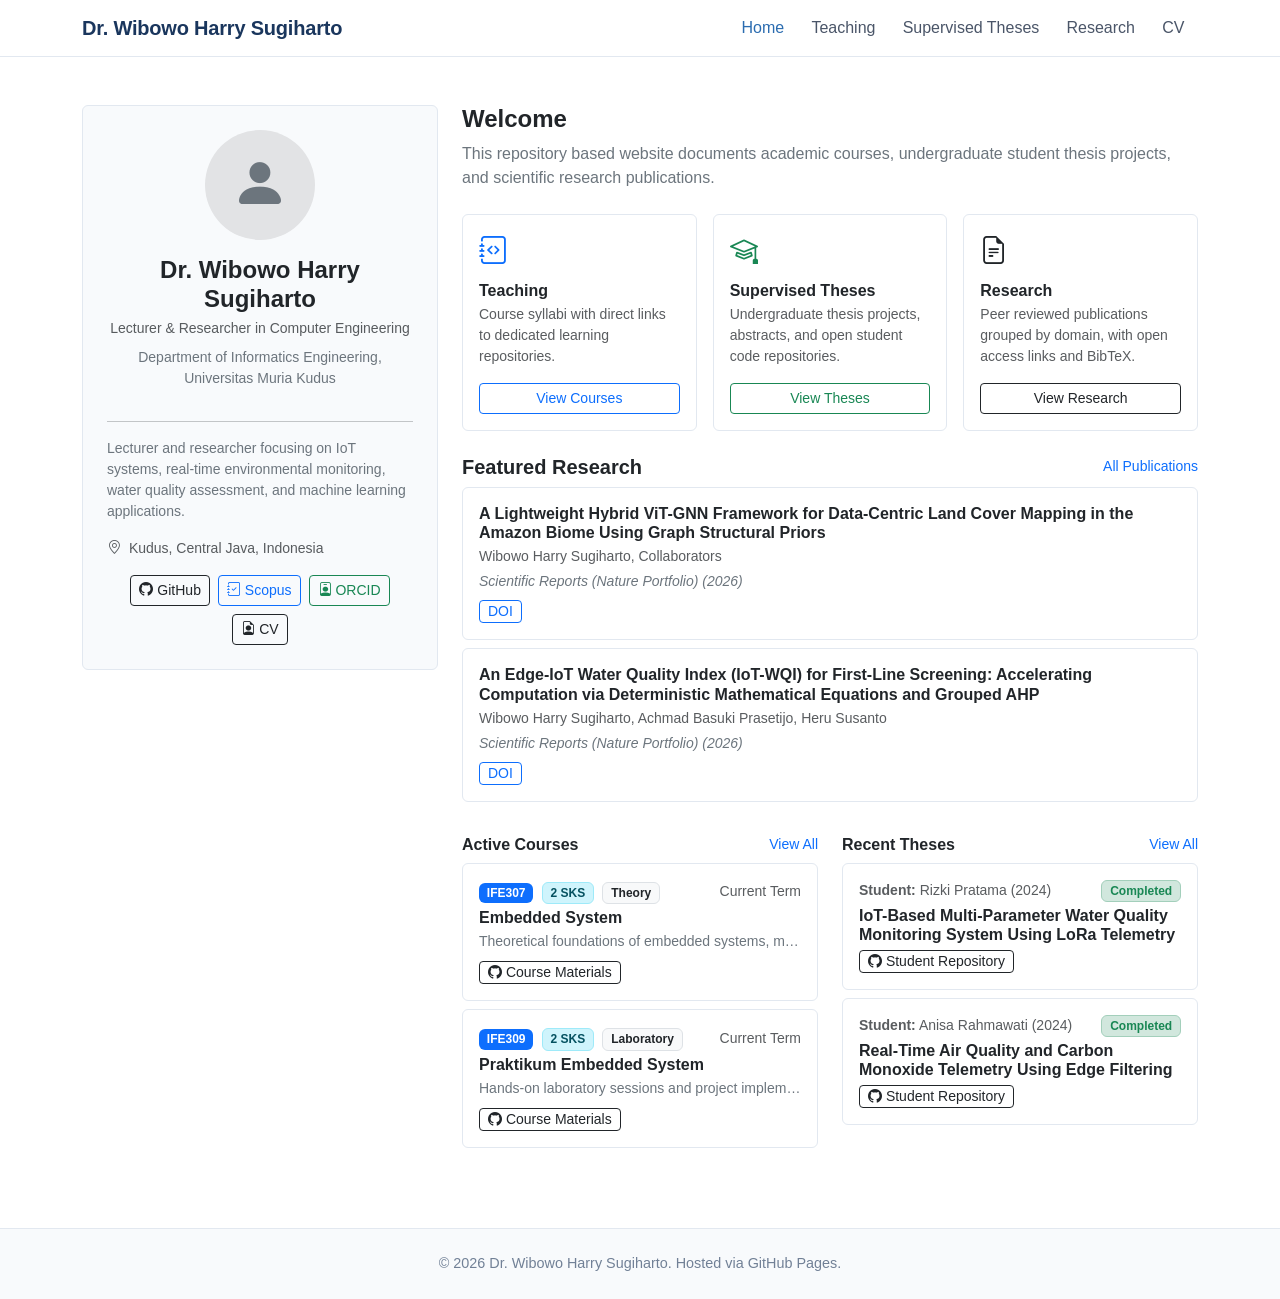
==== commit 6370f01c: "update index.html" ====
--- a/index.html
+++ b/index.html
@@ -104,7 +104,7 @@
                 <div class="text-primary mb-2">
                   <i class="bi bi-journal-code fs-3"></i>
                 </div>
-                <h6 class="fw-bold mb-1">Courses</h6>
+                <h6 class="fw-bold mb-1">Teaching</h6>
                 <p class="small text-muted flex-grow-1 mb-3">
                   Course syllabi with direct links to dedicated learning repositories.
                 </p>
@@ -152,6 +152,48 @@
           </div>
         </div>
 
+        <!-- Pratinjau Sorotan Terbaru -->
+        <div class="row g-4 mb-4">
+          <!-- Publikasi Unggulan Terbaru -->
+          <div class="col-12">
+            <div class="d-flex justify-content-between align-items-center mb-2">
+              <h5 class="fw-bold text-dark mb-0">Featured Research</h5>
+              <a href="research.html" class="small text-decoration-none">All Publications</a>
+            </div>
+            <div id="home-featured-research">
+              <div class="text-muted small py-2">Loading highlights...</div>
+            </div>
+          </div>
+
+          <!-- Kolom Kembar: Kuliah Aktif dan Skripsi Terkini -->
+          <div class="col-md-6">
+            <div class="d-flex justify-content-between align-items-center mb-2">
+              <h6 class="fw-bold text-dark mb-0">Active Courses</h6>
+              <a href="courses.html" class="small text-decoration-none">View All</a>
+            </div>
+            <div id="home-active-courses">
+              <div class="text-muted small py-2">Loading active courses...</div>
+            </div>
+          </div>
+
+          <div class="col-md-6">
+            <div class="d-flex justify-content-between align-items-center mb-2">
+              <h6 class="fw-bold text-dark mb-0">Recent Theses</h6>
+              <a href="theses.html" class="small text-decoration-none">View All</a>
+            </div>
+            <div id="home-recent-theses">
+              <div class="text-muted small py-2">Loading recent theses...</div>
+            </div>
+          </div>
+        </div>
+
+        <!-- Catatan Mengenai Sumber Data -->
+        <!-- <div class="card bg-light border-0 p-3">
+          <h6 class="fw-bold text-dark mb-1">Data Storage Note</h6>
+          <p class="small text-secondary mb-0">
+            All records on this site are stored in structured JSON files within the <code>data/</code> directory. You can add, edit, or remove entries directly through GitHub commits without recompiling binaries.
+          </p>
+        </div> -->
       </div>
     </div>
   </main>
@@ -166,5 +208,6 @@
   <!-- Skrip JavaScript -->
   <script src="https://cdn.jsdelivr.net/npm/bootstrap@5.3.3/dist/js/bootstrap.bundle.min.js"></script>
   <script src="js/common.js"></script>
+  <script src="js/home.js"></script>
 </body>
 </html>
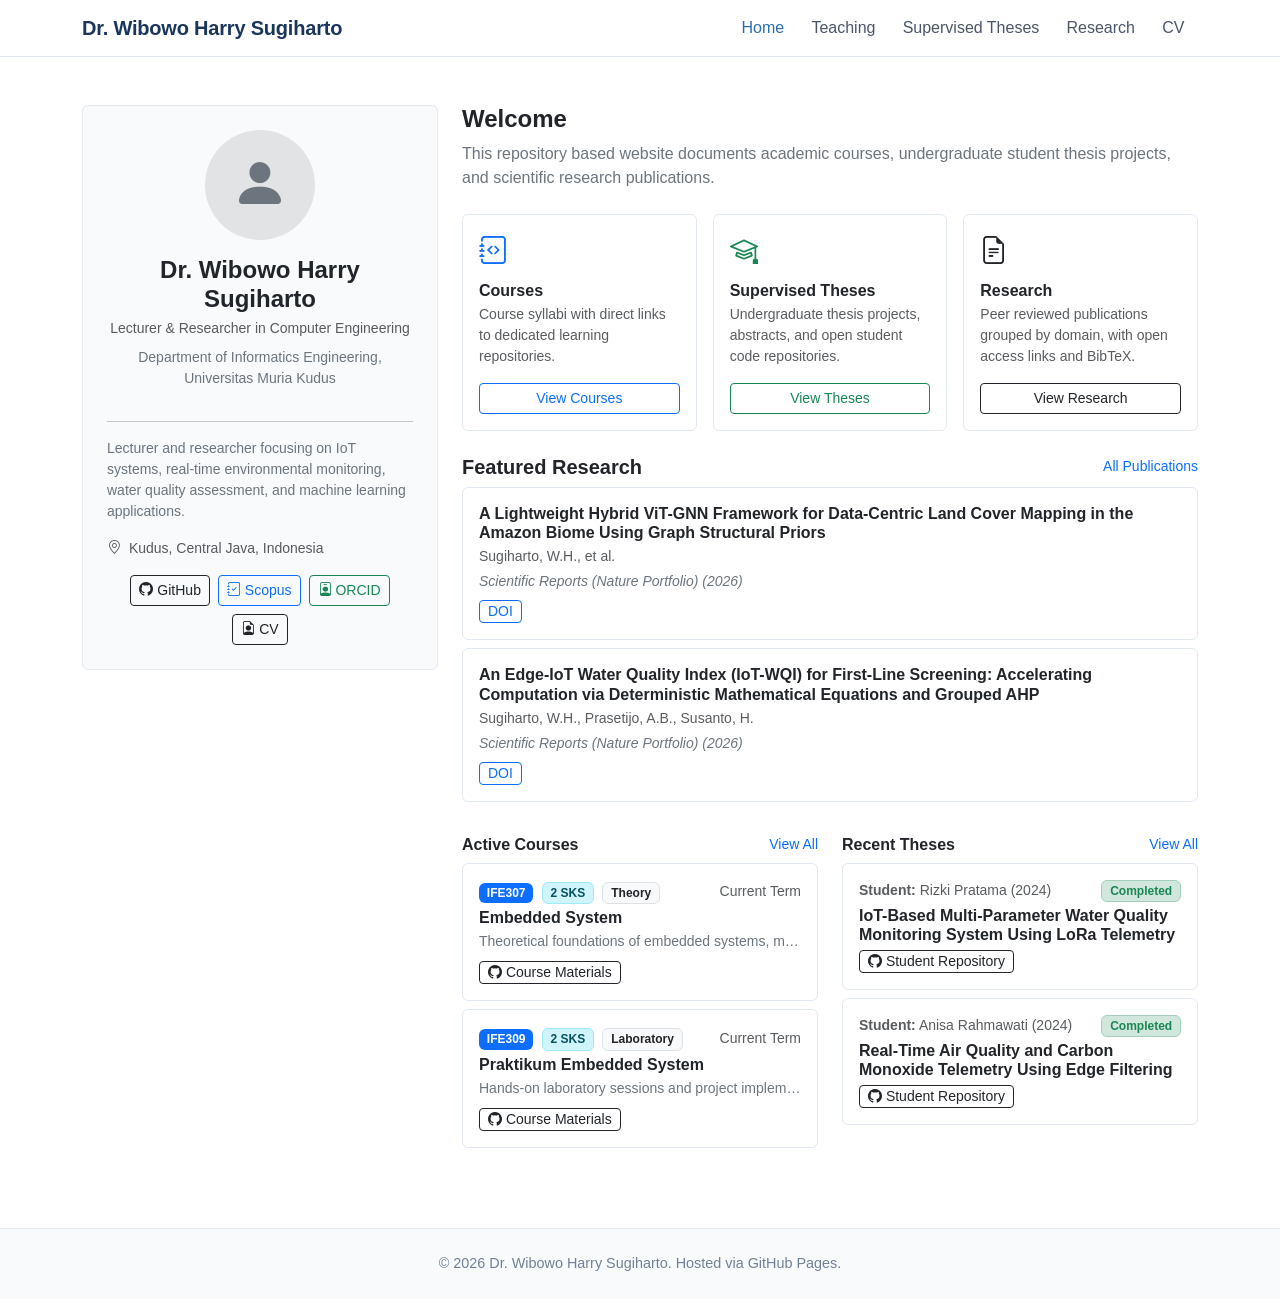
==== commit 414ae998: "fix: match publication authors verbatim to CV (Sugiharto, W.H. format)" ====
--- a/index.html
+++ b/index.html
@@ -104,7 +104,7 @@
                 <div class="text-primary mb-2">
                   <i class="bi bi-journal-code fs-3"></i>
                 </div>
-                <h6 class="fw-bold mb-1">Teaching</h6>
+                <h6 class="fw-bold mb-1">Courses</h6>
                 <p class="small text-muted flex-grow-1 mb-3">
                   Course syllabi with direct links to dedicated learning repositories.
                 </p>
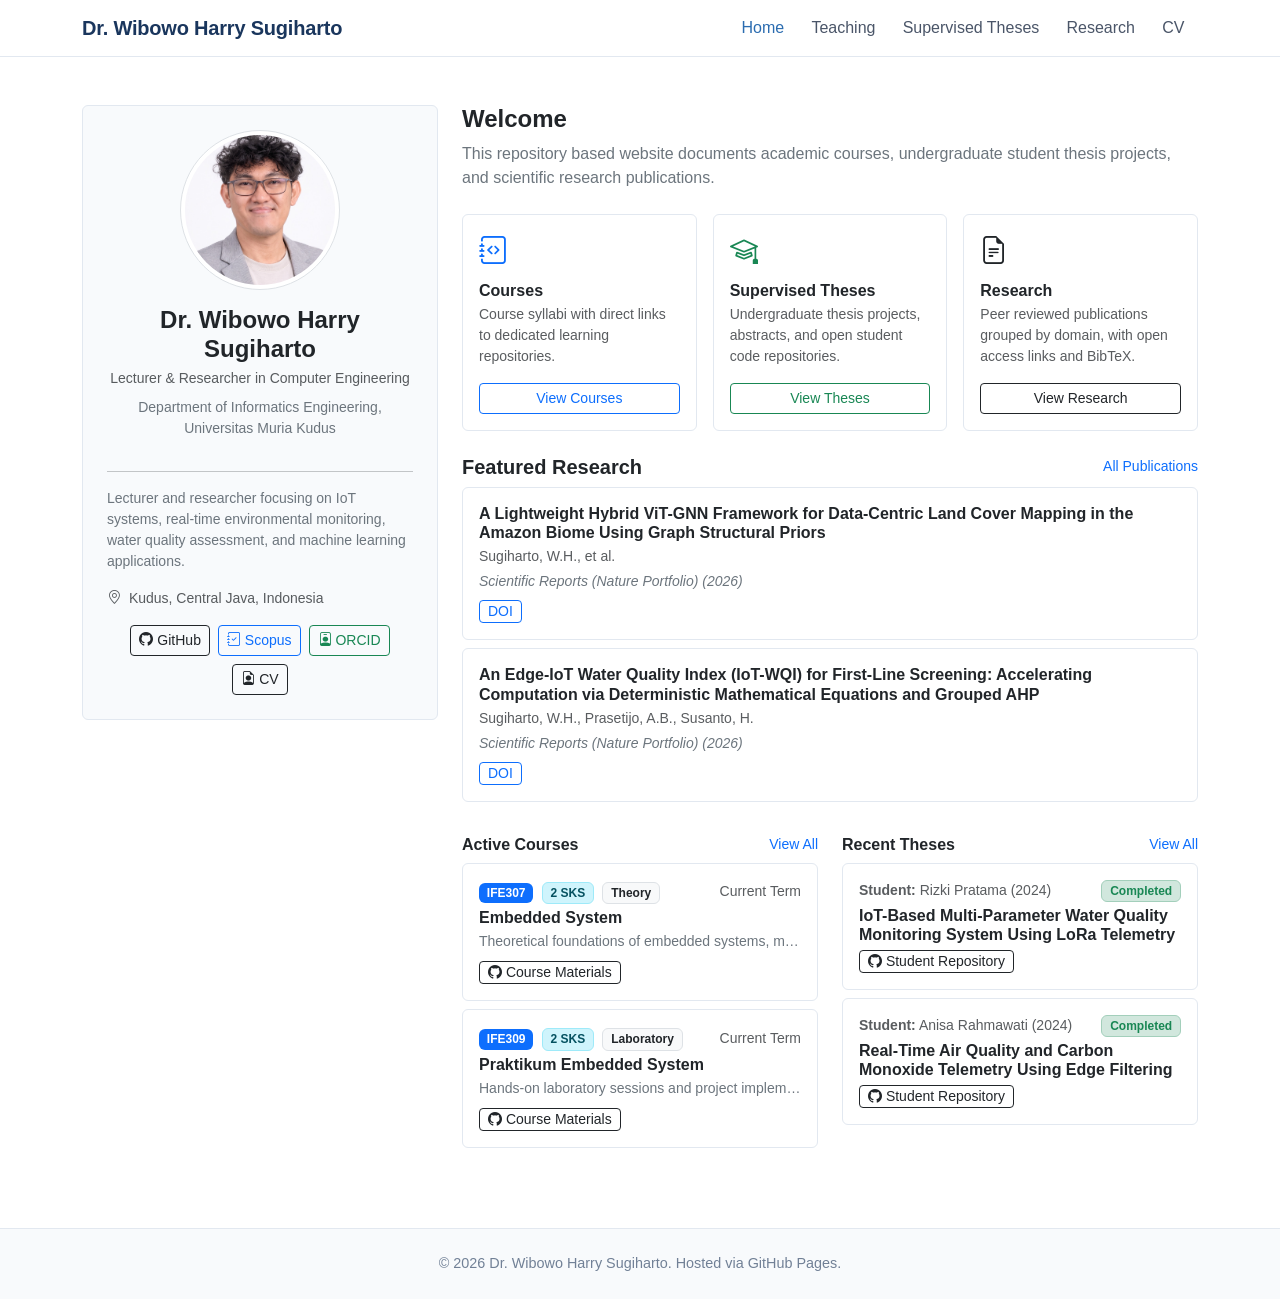
==== commit 2ce3c937: "feat(cv): overhaul CV sections, SDGs focus, Scopus trends, funding, and profile photo" ====
--- a/index.html
+++ b/index.html
@@ -50,10 +50,10 @@
       <!-- Kolom Kiri: Profil Singkat -->
       <div class="col-lg-4">
         <div class="card profile-card p-4">
+          <!-- Avatar foto profil utama -->
           <div class="text-center mb-3" id="profile-avatar-container">
-            <div class="bg-secondary-subtle text-secondary rounded-circle d-inline-flex align-items-center justify-content-center" style="width: 110px; height: 110px;">
-              <i class="bi bi-person-fill display-4"></i>
-            </div>
+            <img src="assets/profile_photo.jpg" alt="Dr. Wibowo Harry Sugiharto"
+                 class="rounded-circle img-thumbnail bg-white" style="width: 160px; height: 160px; object-fit: cover; object-position: 50% 15%;">
           </div>
           <h4 class="card-title text-center mb-1 fw-bold" id="profile-name">Academic Name</h4>
           <p class="text-muted text-center small mb-2" id="profile-title">Lecturer and Researcher</p>
